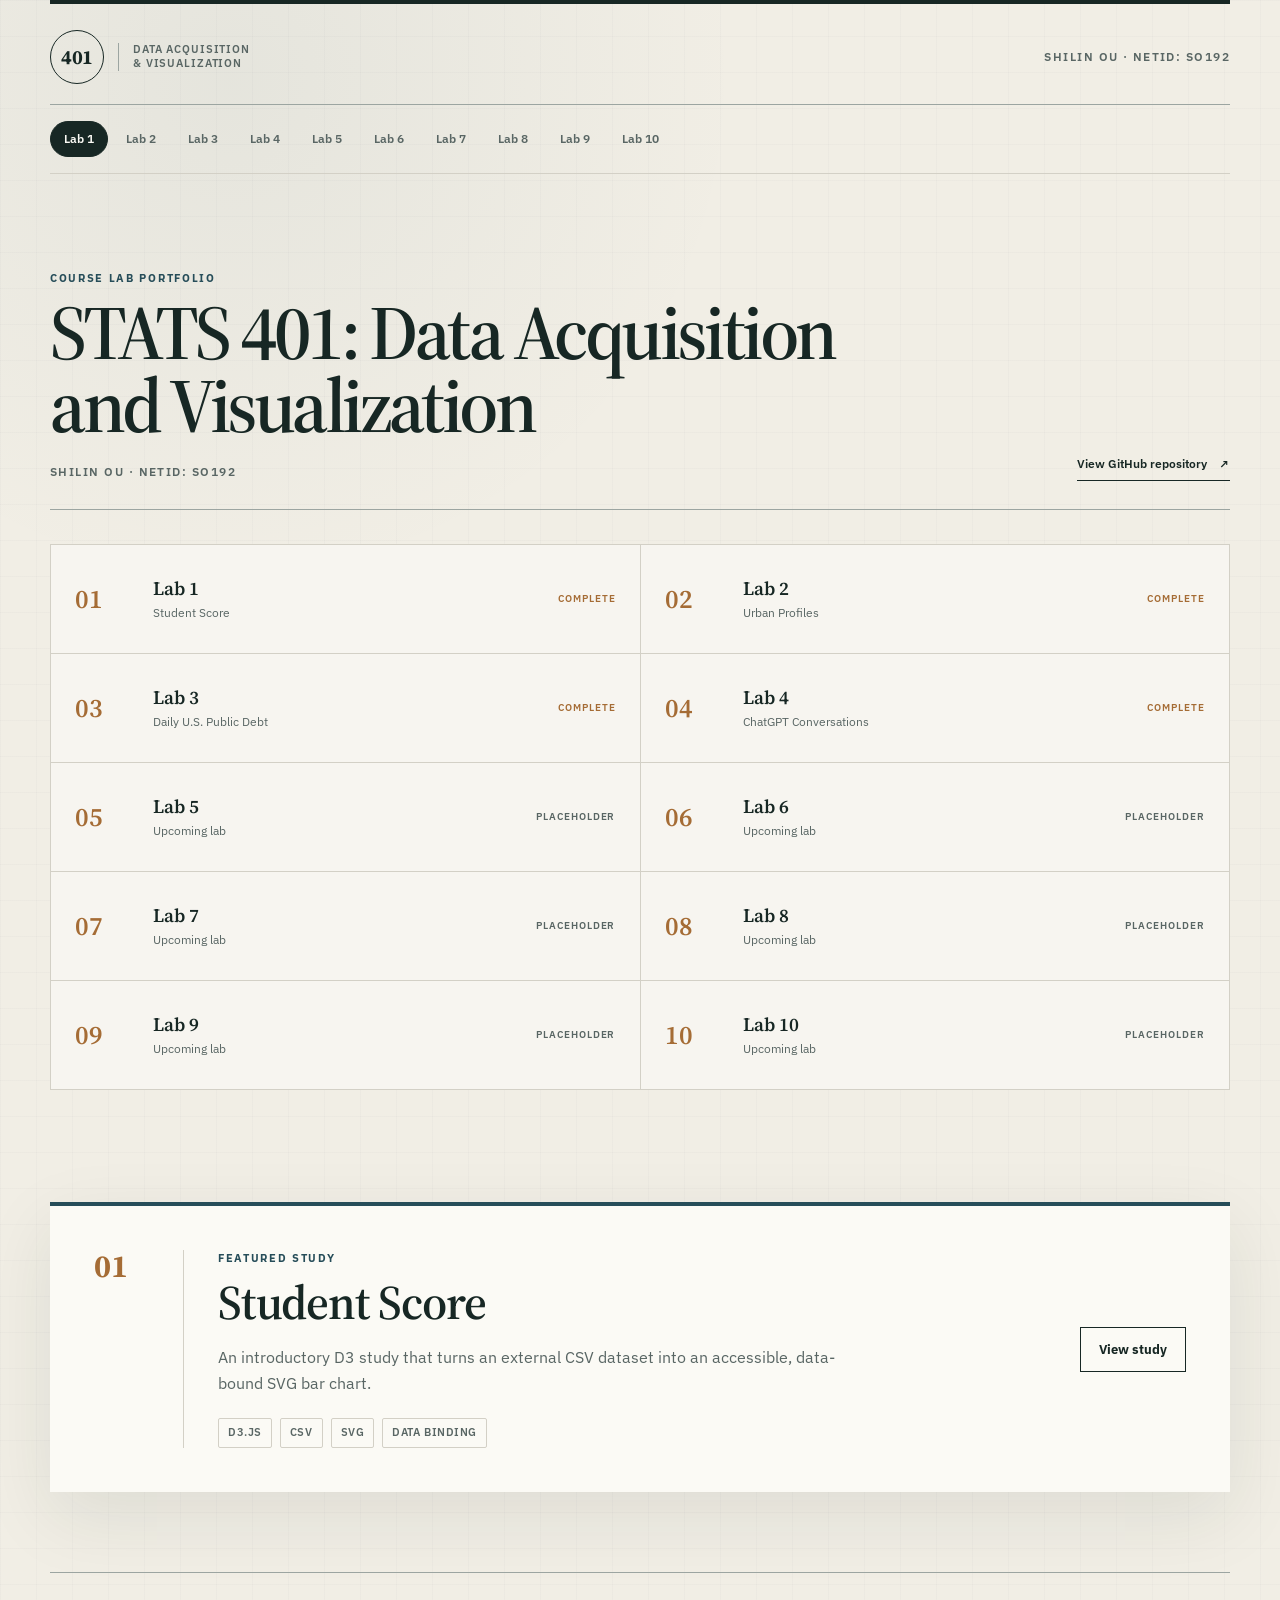
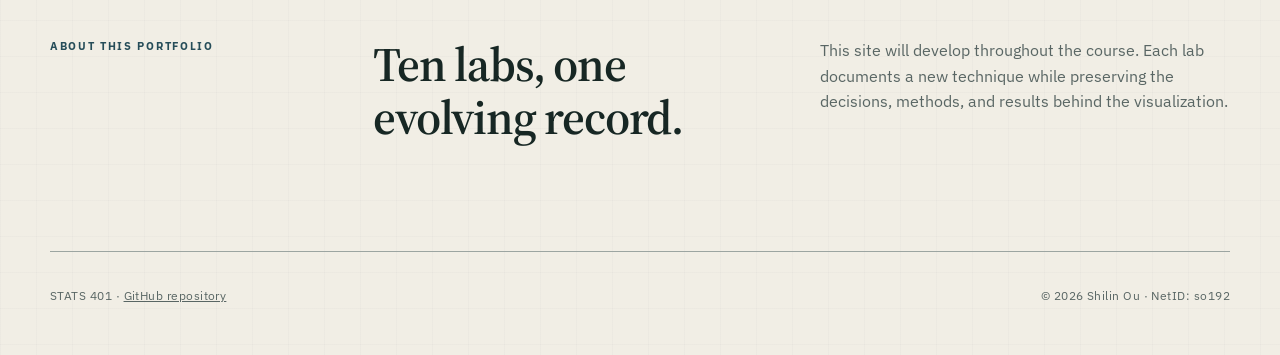
==== index.html @ 3ed11612 "Complete Lab 4 ChatGPT sentiment study" ====
<!DOCTYPE html>
<html lang="en">
<head>
    <meta charset="UTF-8">
    <meta name="viewport" content="width=device-width, initial-scale=1.0">
    <meta name="description" content="A portfolio of data acquisition and visualization work for STATS 401.">
    <title>STATS 401 | Data Acquisition &amp; Visualization</title>
    <link rel="preconnect" href="https://fonts.googleapis.com">
    <link rel="preconnect" href="https://fonts.gstatic.com" crossorigin>
    <link href="https://fonts.googleapis.com/css2?family=IBM+Plex+Sans:wght@400;500;600&amp;family=Source+Serif+4:opsz,wght@8..60,500;8..60,600;8..60,700&amp;display=swap" rel="stylesheet">
    <link rel="stylesheet" href="lab1/css/style.css">
</head>
<body>
    <a class="skip-link" href="#main-content">Skip to main content</a>

    <header class="site-header">
        <a class="course-mark" href="index.html" aria-label="STATS 401 home">
            <span class="course-number">401</span>
            <span class="course-name">Data Acquisition<br>&amp; Visualization</span>
        </a>
        <span class="term-label">Shilin Ou &middot; NetID: so192</span>
    </header>

    <nav class="lab-nav" aria-label="Lab navigation">
        <a class="active" href="lab1/index.html">Lab 1</a>
        <a href="lab2/index.html">Lab 2</a>
        <a href="lab3/index.html">Lab 3</a>
        <a href="lab4/index.html">Lab 4</a>
        <a href="lab5/index.html">Lab 5</a>
        <a href="lab6/index.html">Lab 6</a>
        <a href="lab7/index.html">Lab 7</a>
        <a href="lab8/index.html">Lab 8</a>
        <a href="lab9/index.html">Lab 9</a>
        <a href="lab10/index.html">Lab 10</a>
    </nav>

    <main id="main-content">
        <section class="lab-directory" aria-labelledby="lab-index-title">
            <div class="directory-heading">
                <div>
                    <p class="section-kicker">Course Lab Portfolio</p>
                    <h1 id="lab-index-title">STATS 401: Data Acquisition and Visualization</h1>
                    <p class="home-author">Shilin Ou &middot; NetID: so192</p>
                </div>
                <a class="repository-link" href="https://github.com/Owen-1234/stats401-labs">View GitHub repository <span aria-hidden="true">&#8599;</span></a>
            </div>
            <div class="lab-grid">
                <a class="lab-card complete" href="lab1/index.html"><span class="lab-card-number">01</span><span><strong>Lab 1</strong><small>Student Score</small></span><em>Complete</em></a>
                <a class="lab-card complete" href="lab2/index.html"><span class="lab-card-number">02</span><span><strong>Lab 2</strong><small>Urban Profiles</small></span><em>Complete</em></a>
                <a class="lab-card complete" href="lab3/index.html"><span class="lab-card-number">03</span><span><strong>Lab 3</strong><small>Daily U.S. Public Debt</small></span><em>Complete</em></a>
                <a class="lab-card complete" href="lab4/index.html"><span class="lab-card-number">04</span><span><strong>Lab 4</strong><small>ChatGPT Conversations</small></span><em>Complete</em></a>
                <a class="lab-card" href="lab5/index.html"><span class="lab-card-number">05</span><span><strong>Lab 5</strong><small>Upcoming lab</small></span><em>Placeholder</em></a>
                <a class="lab-card" href="lab6/index.html"><span class="lab-card-number">06</span><span><strong>Lab 6</strong><small>Upcoming lab</small></span><em>Placeholder</em></a>
                <a class="lab-card" href="lab7/index.html"><span class="lab-card-number">07</span><span><strong>Lab 7</strong><small>Upcoming lab</small></span><em>Placeholder</em></a>
                <a class="lab-card" href="lab8/index.html"><span class="lab-card-number">08</span><span><strong>Lab 8</strong><small>Upcoming lab</small></span><em>Placeholder</em></a>
                <a class="lab-card" href="lab9/index.html"><span class="lab-card-number">09</span><span><strong>Lab 9</strong><small>Upcoming lab</small></span><em>Placeholder</em></a>
                <a class="lab-card" href="lab10/index.html"><span class="lab-card-number">10</span><span><strong>Lab 10</strong><small>Upcoming lab</small></span><em>Placeholder</em></a>
            </div>
        </section>

        <section class="feature-card" aria-labelledby="featured-title">
            <div class="feature-index">01</div>
            <div class="feature-content">
                <p class="section-kicker">Featured study</p>
                <h2 id="featured-title">Student Score</h2>
                <p>An introductory D3 study that turns an external CSV dataset into an accessible, data-bound SVG bar chart.</p>
                <div class="method-tags" aria-label="Methods used">
                    <span>D3.js</span>
                    <span>CSV</span>
                    <span>SVG</span>
                    <span>Data binding</span>
                </div>
            </div>
            <a class="feature-action" href="lab1/index.html" aria-label="Open Lab 1 Student Score">View study</a>
        </section>

        <section class="portfolio-note" aria-labelledby="portfolio-title">
            <p class="section-kicker">About this portfolio</p>
            <h2 id="portfolio-title">Ten labs, one evolving record.</h2>
            <p>This site will develop throughout the course. Each lab documents a new technique while preserving the decisions, methods, and results behind the visualization.</p>
        </section>
    </main>

    <footer>
        <p>STATS 401 &middot; <a href="https://github.com/Owen-1234/stats401-labs">GitHub repository</a></p>
        <p>&copy; <span data-current-year>2026</span> Shilin Ou &middot; NetID: so192</p>
    </footer>

    <script src="lab1/js/main.js"></script>
</body>
</html>
---- lab1/css/style.css ----
@import url("https://fonts.googleapis.com/css2?family=IBM+Plex+Sans:wght@400;500;600&family=Source+Serif+4:opsz,wght@8..60,500;8..60,600;8..60,700&display=swap");

:root {
    --ink: #172724;
    --ink-soft: #596664;
    --paper: #f1eee5;
    --surface: #fbfaf5;
    --line: #d3d0c6;
    --line-dark: #9ca5a1;
    --blue: #264d59;
    --blue-light: #73919a;
    --gold: #a56c35;
    --gold-soft: #e1c9aa;
    --wine: #743b3c;
    --shadow: 0 24px 70px rgba(23, 39, 36, 0.09);
}

* {
    box-sizing: border-box;
}

html {
    scroll-behavior: smooth;
}

body {
    margin: 0;
    color: var(--ink);
    background:
        radial-gradient(circle at 18% 4%, rgba(38, 77, 89, 0.06), transparent 32rem),
        linear-gradient(rgba(23, 39, 36, 0.018) 1px, transparent 1px),
        linear-gradient(90deg, rgba(23, 39, 36, 0.018) 1px, transparent 1px),
        var(--paper);
    background-size: auto, 36px 36px, 36px 36px, auto;
    font-family: "IBM Plex Sans", Arial, sans-serif;
    line-height: 1.6;
}

a {
    color: inherit;
}

.skip-link {
    position: fixed;
    z-index: 100;
    top: 12px;
    left: 12px;
    padding: 10px 16px;
    color: white;
    background: var(--ink);
    transform: translateY(-160%);
}

.skip-link:focus {
    transform: translateY(0);
}

.site-header,
.lab-nav,
main,
footer {
    width: min(1180px, calc(100% - 40px));
    margin-inline: auto;
}

.site-header {
    display: flex;
    align-items: center;
    justify-content: space-between;
    padding: 26px 0 20px;
    border-top: 4px solid var(--ink);
    border-bottom: 1px solid var(--line-dark);
}

.course-mark {
    display: inline-flex;
    align-items: center;
    gap: 14px;
    text-decoration: none;
}

.course-number {
    display: grid;
    width: 54px;
    height: 54px;
    place-items: center;
    border: 1px solid var(--ink);
    border-radius: 50%;
    font: 700 1.25rem/1 "Source Serif 4", Georgia, serif;
    letter-spacing: -0.03em;
}

.course-name {
    padding-left: 14px;
    border-left: 1px solid var(--line-dark);
    color: var(--ink-soft);
    font-size: 0.68rem;
    font-weight: 600;
    line-height: 1.25;
    letter-spacing: 0.08em;
    text-transform: uppercase;
}

.term-label {
    color: var(--ink-soft);
    font-size: 0.75rem;
    font-weight: 600;
    letter-spacing: 0.12em;
    text-transform: uppercase;
}

.lab-nav {
    display: flex;
    gap: 4px;
    padding: 16px 0;
    overflow-x: auto;
    border-bottom: 1px solid var(--line);
    scrollbar-width: thin;
}

.lab-nav a {
    flex: 0 0 auto;
    padding: 7px 13px;
    border: 1px solid transparent;
    border-radius: 100px;
    color: var(--ink-soft);
    font-size: 0.78rem;
    font-weight: 600;
    text-decoration: none;
    transition: background 160ms ease, color 160ms ease, border-color 160ms ease;
}

.lab-nav a:hover,
.lab-nav a:focus-visible {
    border-color: var(--line-dark);
    color: var(--ink);
    outline: none;
}

.lab-nav a.active,
.lab-nav a[aria-current="page"] {
    border-color: var(--ink);
    color: var(--surface);
    background: var(--ink);
}

.hero {
    position: relative;
    min-height: 560px;
    padding: 104px 7% 110px;
    border-bottom: 1px solid var(--line-dark);
    overflow: hidden;
}

.hero::after {
    content: "01—10";
    position: absolute;
    right: 2%;
    bottom: -0.19em;
    color: rgba(35, 79, 125, 0.075);
    font: 700 clamp(7rem, 18vw, 15rem)/1 "Source Serif 4", Arial, sans-serif;
    letter-spacing: -0.08em;
    pointer-events: none;
}

.eyebrow {
    display: flex;
    gap: 16px;
    width: fit-content;
    margin-bottom: 28px;
    padding-bottom: 10px;
    border-bottom: 2px solid var(--gold);
    color: var(--ink-soft);
    font-size: 0.72rem;
    font-weight: 700;
    letter-spacing: 0.14em;
    text-transform: uppercase;
}

.hero h1 {
    max-width: 800px;
    margin: 0;
    font: 600 clamp(3.8rem, 9vw, 7.8rem)/0.92 "Source Serif 4", Georgia, serif;
    letter-spacing: -0.055em;
}

.hero h1 em {
    color: var(--blue);
    font-style: normal;
}

.hero-copy {
    max-width: 590px;
    margin: 34px 0;
    color: var(--ink-soft);
    font-size: clamp(1.05rem, 2vw, 1.3rem);
}

.primary-link {
    display: inline-flex;
    align-items: center;
    gap: 24px;
    padding: 12px 0;
    border-bottom: 2px solid var(--ink);
    font-weight: 700;
    text-decoration: none;
}

.primary-link span {
    transition: transform 160ms ease;
}

.primary-link:hover span {
    transform: translateX(5px);
}

.lab-directory {
    padding: clamp(54px, 8vw, 96px) 0 32px;
}

.directory-heading {
    display: flex;
    align-items: end;
    justify-content: space-between;
    gap: 28px;
    margin-bottom: 34px;
    padding-bottom: 28px;
    border-bottom: 1px solid var(--line-dark);
}

.directory-heading h1 {
    max-width: 900px;
    margin: 0;
    font: 600 clamp(2.8rem, 6vw, 5.6rem)/0.95 "Source Serif 4", Georgia, serif;
    letter-spacing: -0.045em;
}

.home-author {
    margin: 20px 0 0;
    color: var(--ink-soft);
    font-size: 0.76rem;
    font-weight: 600;
    letter-spacing: 0.12em;
    text-transform: uppercase;
}

.repository-link {
    display: inline-flex;
    gap: 12px;
    align-items: center;
    padding-bottom: 7px;
    border-bottom: 1px solid var(--ink);
    font-size: 0.76rem;
    font-weight: 600;
    text-decoration: none;
}

.lab-grid {
    display: grid;
    grid-template-columns: repeat(2, minmax(0, 1fr));
    gap: 1px;
    border: 1px solid var(--line);
    background: var(--line);
}

.lab-card {
    display: grid;
    grid-template-columns: 58px minmax(0, 1fr) auto;
    gap: 20px;
    align-items: center;
    min-height: 108px;
    padding: 20px 24px;
    background: rgba(251, 250, 245, 0.9);
    text-decoration: none;
    transition: background 160ms ease, color 160ms ease;
}

.lab-card:hover,
.lab-card:focus-visible {
    color: var(--surface);
    background: var(--ink);
    outline: none;
}

.lab-card-number {
    color: var(--gold);
    font: 600 1.65rem/1 "Source Serif 4", Georgia, serif;
}

.lab-card strong,
.lab-card small {
    display: block;
}

.lab-card strong {
    font: 600 1.18rem/1.3 "Source Serif 4", Georgia, serif;
}

.lab-card small {
    margin-top: 3px;
    color: var(--ink-soft);
    font-size: 0.72rem;
}

.lab-card:hover small,
.lab-card:focus-visible small {
    color: #d9e0dd;
}

.lab-card em {
    color: var(--ink-soft);
    font-size: 0.62rem;
    font-style: normal;
    font-weight: 600;
    letter-spacing: 0.1em;
    text-transform: uppercase;
}

.lab-card.complete em {
    color: var(--gold);
}

.lab-card:hover em,
.lab-card:focus-visible em {
    color: var(--gold-soft);
}

.feature-card {
    display: grid;
    grid-template-columns: 90px minmax(0, 1fr) auto;
    gap: 34px;
    align-items: center;
    margin-block: 80px;
    padding: 44px;
    border-top: 4px solid var(--blue);
    background: var(--surface);
    box-shadow: var(--shadow);
}

.feature-index {
    align-self: stretch;
    padding-right: 26px;
    border-right: 1px solid var(--line);
    color: var(--gold);
    font: 700 2rem/1 "Source Serif 4", Arial, sans-serif;
}

.section-kicker {
    margin: 0 0 8px;
    color: var(--blue);
    font-size: 0.7rem;
    font-weight: 700;
    letter-spacing: 0.15em;
    text-transform: uppercase;
}

.feature-content h2,
.portfolio-note h2 {
    margin: 0 0 12px;
    font: 600 clamp(1.8rem, 4vw, 3rem)/1.1 "Source Serif 4", Georgia, serif;
    letter-spacing: -0.025em;
}

.feature-content > p:not(.section-kicker) {
    max-width: 660px;
    color: var(--ink-soft);
}

.method-tags {
    display: flex;
    flex-wrap: wrap;
    gap: 8px;
    margin-top: 22px;
}

.method-tags span {
    padding: 5px 9px;
    border: 1px solid var(--line);
    border-radius: 2px;
    color: var(--ink-soft);
    font-size: 0.7rem;
    font-weight: 600;
    letter-spacing: 0.05em;
    text-transform: uppercase;
}

.feature-action {
    padding: 11px 18px;
    border: 1px solid var(--ink);
    font-size: 0.82rem;
    font-weight: 700;
    text-decoration: none;
}

.feature-action:hover,
.feature-action:focus-visible {
    color: var(--surface);
    background: var(--ink);
}

.portfolio-note {
    display: grid;
    grid-template-columns: 0.7fr 1fr 1fr;
    gap: 36px;
    padding: 65px 0 95px;
    border-top: 1px solid var(--line-dark);
}

.portfolio-note > p:last-child {
    margin: 0;
    color: var(--ink-soft);
}

footer {
    display: flex;
    justify-content: space-between;
    padding: 24px 0 38px;
    border-top: 1px solid var(--line-dark);
    color: var(--ink-soft);
    font-size: 0.72rem;
    letter-spacing: 0.04em;
}

.footer-links {
    display: flex;
    flex-wrap: wrap;
    gap: 8px 22px;
}

/* Lab pages */
.lab-shell {
    padding: 42px 0 90px;
}

.lab-heading {
    display: grid;
    grid-template-columns: 190px 1fr;
    gap: clamp(32px, 6vw, 78px);
    align-items: end;
    margin-bottom: 34px;
    padding-bottom: 30px;
    border-bottom: 1px solid var(--line-dark);
}

.lab-number {
    color: var(--gold);
    font: 600 clamp(4.5rem, 10vw, 7.5rem)/0.8 "Source Serif 4", Georgia, serif;
    letter-spacing: -0.06em;
}

.lab-number span {
    display: block;
    margin-bottom: 20px;
    color: var(--ink-soft);
    font: 600 0.65rem/1 "IBM Plex Sans", Arial, sans-serif;
    letter-spacing: 0.16em;
    text-transform: uppercase;
}

.lab-title-wrap h1 {
    margin: 0 0 14px;
    max-width: 850px;
    font: 600 clamp(2.6rem, 6vw, 5.25rem)/0.96 "Source Serif 4", Georgia, serif;
    letter-spacing: -0.04em;
}

.lab-source-prominent {
    display: inline-flex;
    flex-wrap: wrap;
    gap: 8px 14px;
    align-items: center;
    max-width: 100%;
    margin: 10px 0 4px;
    padding: 10px 14px;
    color: var(--surface);
    background: var(--ink);
    font-size: 0.72rem;
    font-weight: 500;
    overflow-wrap: anywhere;
    text-decoration: none;
}

.lab-source-prominent > span:first-child {
    color: var(--gold-soft);
    font-weight: 600;
    letter-spacing: 0.08em;
    text-transform: uppercase;
}

.lab-source-prominent:hover,
.lab-source-prominent:focus-visible {
    background: var(--blue);
}

.lab-deck {
    max-width: 690px;
    margin: 0;
    color: var(--ink-soft);
    font-family: "Source Serif 4", Georgia, serif;
    font-size: 1.16rem;
    line-height: 1.55;
}

.publication-line {
    display: flex;
    flex-wrap: wrap;
    gap: 10px 24px;
    margin-top: 20px;
    color: var(--ink-soft);
    font-size: 0.66rem;
    font-weight: 600;
    letter-spacing: 0.13em;
    text-transform: uppercase;
}

.publication-line span + span::before {
    content: "·";
    margin-right: 24px;
    color: var(--gold);
}

.study-meta {
    display: grid;
    grid-template-columns: repeat(4, 1fr);
    gap: 1px;
    margin-bottom: 26px;
    border: 1px solid var(--line);
    background: var(--line);
}

.meta-item {
    position: relative;
    padding: 20px 22px 22px;
    background: var(--surface);
}

.meta-item::after {
    content: "";
    position: absolute;
    right: 0;
    bottom: 0;
    left: 0;
    height: 2px;
    background: linear-gradient(90deg, var(--gold) 22%, transparent 22%);
}

.meta-label {
    display: block;
    margin-bottom: 3px;
    color: var(--ink-soft);
    font-size: 0.65rem;
    font-weight: 700;
    letter-spacing: 0.13em;
    text-transform: uppercase;
}

.meta-value {
    font: 600 1.25rem/1.3 "Source Serif 4", Georgia, serif;
}

.chart-panel {
    position: relative;
    padding: clamp(20px, 4vw, 44px);
    border: 1px solid var(--line);
    border-top: 6px solid var(--blue);
    background: var(--surface);
    box-shadow: var(--shadow);
}

.chart-header {
    display: flex;
    justify-content: space-between;
    gap: 20px;
    align-items: start;
    margin-bottom: 26px;
}

.chart-header h2 {
    margin: 0 0 7px;
    font: 600 clamp(1.7rem, 3vw, 2.45rem)/1.1 "Source Serif 4", Georgia, serif;
    letter-spacing: -0.02em;
}

.chart-header .figure-label {
    margin: 0 0 8px;
    color: var(--gold);
    font-size: 0.66rem;
    font-weight: 600;
    letter-spacing: 0.16em;
    text-transform: uppercase;
}

.chart-header p {
    margin: 0;
    color: var(--ink-soft);
    font-size: 0.88rem;
}

.legend {
    display: flex;
    flex: 0 0 auto;
    gap: 16px;
    padding-top: 5px;
    color: var(--ink-soft);
    font-size: 0.72rem;
}

.legend-item {
    display: inline-flex;
    align-items: center;
    gap: 7px;
}

.legend-swatch {
    width: 16px;
    height: 8px;
    background: var(--blue);
}

.legend-line {
    width: 18px;
    border-top: 2px dashed var(--gold);
}

#chart {
    width: 100%;
    min-height: 500px;
    overflow-x: auto;
}

#chart svg {
    display: block;
    width: 100%;
    height: auto;
    min-width: 720px;
}

.chart-status {
    display: grid;
    place-items: center;
    min-height: 420px;
    color: var(--ink-soft);
}

.chart-error {
    padding: 20px;
    border-left: 4px solid #9f3e35;
    color: #7d2f28;
    background: #f9ece9;
}

.chart-tooltip {
    position: fixed;
    z-index: 20;
    min-width: 128px;
    padding: 10px 12px;
    color: white;
    border-top: 3px solid var(--gold);
    background: var(--ink);
    box-shadow: 0 8px 24px rgba(23, 38, 60, 0.22);
    pointer-events: none;
    opacity: 0;
    transform: translate(-50%, calc(-100% - 12px));
    transition: opacity 100ms ease;
}

.chart-tooltip.visible {
    opacity: 1;
}

.chart-tooltip strong,
.chart-tooltip span {
    display: block;
}

.chart-tooltip strong {
    font-size: 0.82rem;
}

.chart-tooltip span {
    color: #dbe4e1;
    font-size: 0.72rem;
}

.figure-caption {
    margin: 16px 0 0;
    padding-top: 16px;
    border-top: 1px solid var(--line);
    color: var(--ink-soft);
    font-family: "Source Serif 4", Georgia, serif;
    font-size: 0.83rem;
}

.figure-caption span {
    color: var(--ink);
    font-weight: 700;
}

.findings {
    display: grid;
    grid-template-columns: 0.7fr 1.3fr;
    gap: clamp(36px, 7vw, 88px);
    margin-top: 58px;
    padding: 48px 0;
    border-top: 1px solid var(--line-dark);
    border-bottom: 1px solid var(--line-dark);
}

.findings h2 {
    max-width: 360px;
    margin: 0;
    font: 600 clamp(1.8rem, 4vw, 3rem)/1.08 "Source Serif 4", Georgia, serif;
    letter-spacing: -0.025em;
}

.finding-grid {
    display: grid;
    grid-template-columns: repeat(2, 1fr);
    gap: 1px;
    border: 1px solid var(--line);
    background: var(--line);
}

.finding-grid article {
    padding: 28px;
    background: rgba(251, 250, 245, 0.72);
}

.finding-index {
    display: grid;
    width: 30px;
    height: 30px;
    margin-bottom: 24px;
    place-items: center;
    border: 1px solid var(--gold);
    border-radius: 50%;
    color: var(--gold);
    font-family: "Source Serif 4", Georgia, serif;
    font-size: 0.8rem;
    font-weight: 700;
}

.finding-grid h3 {
    margin: 0 0 10px;
    font: 600 1.25rem/1.2 "Source Serif 4", Georgia, serif;
}

.finding-grid p {
    margin: 0;
    color: var(--ink-soft);
    font-size: 0.86rem;
}

.finding-grid strong {
    color: var(--ink);
}

.method-note {
    display: grid;
    grid-template-columns: 0.8fr 1.2fr;
    gap: 60px;
    margin-top: 48px;
    padding: 42px;
    border-left: 4px solid var(--wine);
    background: rgba(251, 250, 245, 0.58);
}

.method-note h2 {
    margin: 0;
    font: 600 clamp(1.6rem, 3vw, 2.4rem)/1.1 "Source Serif 4", Georgia, serif;
    letter-spacing: -0.025em;
}

.method-note p {
    margin-top: 0;
    color: var(--ink-soft);
}

.source-note {
    margin-bottom: 0;
    font-size: 0.75rem;
}

.placeholder-card {
    max-width: 800px;
    margin: 20px auto 80px;
    padding: clamp(36px, 7vw, 78px);
    border-top: 5px solid var(--blue);
    background: var(--surface);
    box-shadow: var(--shadow);
    text-align: center;
}

.placeholder-card .lab-number {
    margin-bottom: 28px;
    font-size: clamp(4rem, 12vw, 7rem);
}

.placeholder-card h1 {
    margin: 0 0 16px;
    font: 700 clamp(2rem, 5vw, 3.4rem)/1 "Source Serif 4", Arial, sans-serif;
    letter-spacing: -0.05em;
}

.placeholder-card p {
    max-width: 480px;
    margin: 0 auto 30px;
    color: var(--ink-soft);
}

.back-link {
    display: inline-block;
    padding-bottom: 5px;
    border-bottom: 2px solid var(--ink);
    font-size: 0.85rem;
    font-weight: 700;
    text-decoration: none;
}

.page-actions {
    display: flex;
    flex-wrap: wrap;
    justify-content: center;
    gap: 16px 28px;
}

.source-link {
    display: inline-block;
    padding-bottom: 5px;
    border-bottom: 1px solid var(--gold);
    color: var(--ink-soft);
    font-size: 0.85rem;
    font-weight: 600;
    text-decoration: none;
}

@media (max-width: 760px) {
    .site-header {
        align-items: flex-start;
    }

    .term-label {
        max-width: 110px;
        text-align: right;
    }

    .hero {
        min-height: 500px;
        padding: 70px 2% 80px;
    }

    .directory-heading {
        display: block;
    }

    .repository-link {
        margin-top: 22px;
    }

    .lab-grid {
        grid-template-columns: 1fr;
    }

    .feature-card,
    .portfolio-note,
    .lab-heading,
    .method-note,
    .findings {
        grid-template-columns: 1fr;
    }

    .feature-card {
        gap: 24px;
        padding: 30px;
    }

    .feature-index {
        padding: 0 0 16px;
        border-right: 0;
        border-bottom: 1px solid var(--line);
    }

    .feature-action {
        width: fit-content;
    }

    .portfolio-note,
    .lab-heading,
    .method-note {
        gap: 22px;
    }

    .lab-heading {
        margin-bottom: 38px;
    }

    .study-meta {
        grid-template-columns: repeat(2, 1fr);
    }

    .chart-header {
        display: block;
    }

    .legend {
        margin-top: 18px;
    }

    #chart {
        min-height: 470px;
    }

    footer {
        display: block;
    }

    .finding-grid {
        grid-template-columns: 1fr;
    }

    .publication-line span + span::before {
        display: none;
    }

    .method-note {
        padding: 28px;
    }
}

@media (max-width: 460px) {
    .study-meta {
        grid-template-columns: 1fr;
    }
}

@media (prefers-reduced-motion: reduce) {
    *,
    *::before,
    *::after {
        scroll-behavior: auto !important;
        transition-duration: 0.01ms !important;
        animation-duration: 0.01ms !important;
        animation-iteration-count: 1 !important;
    }
}
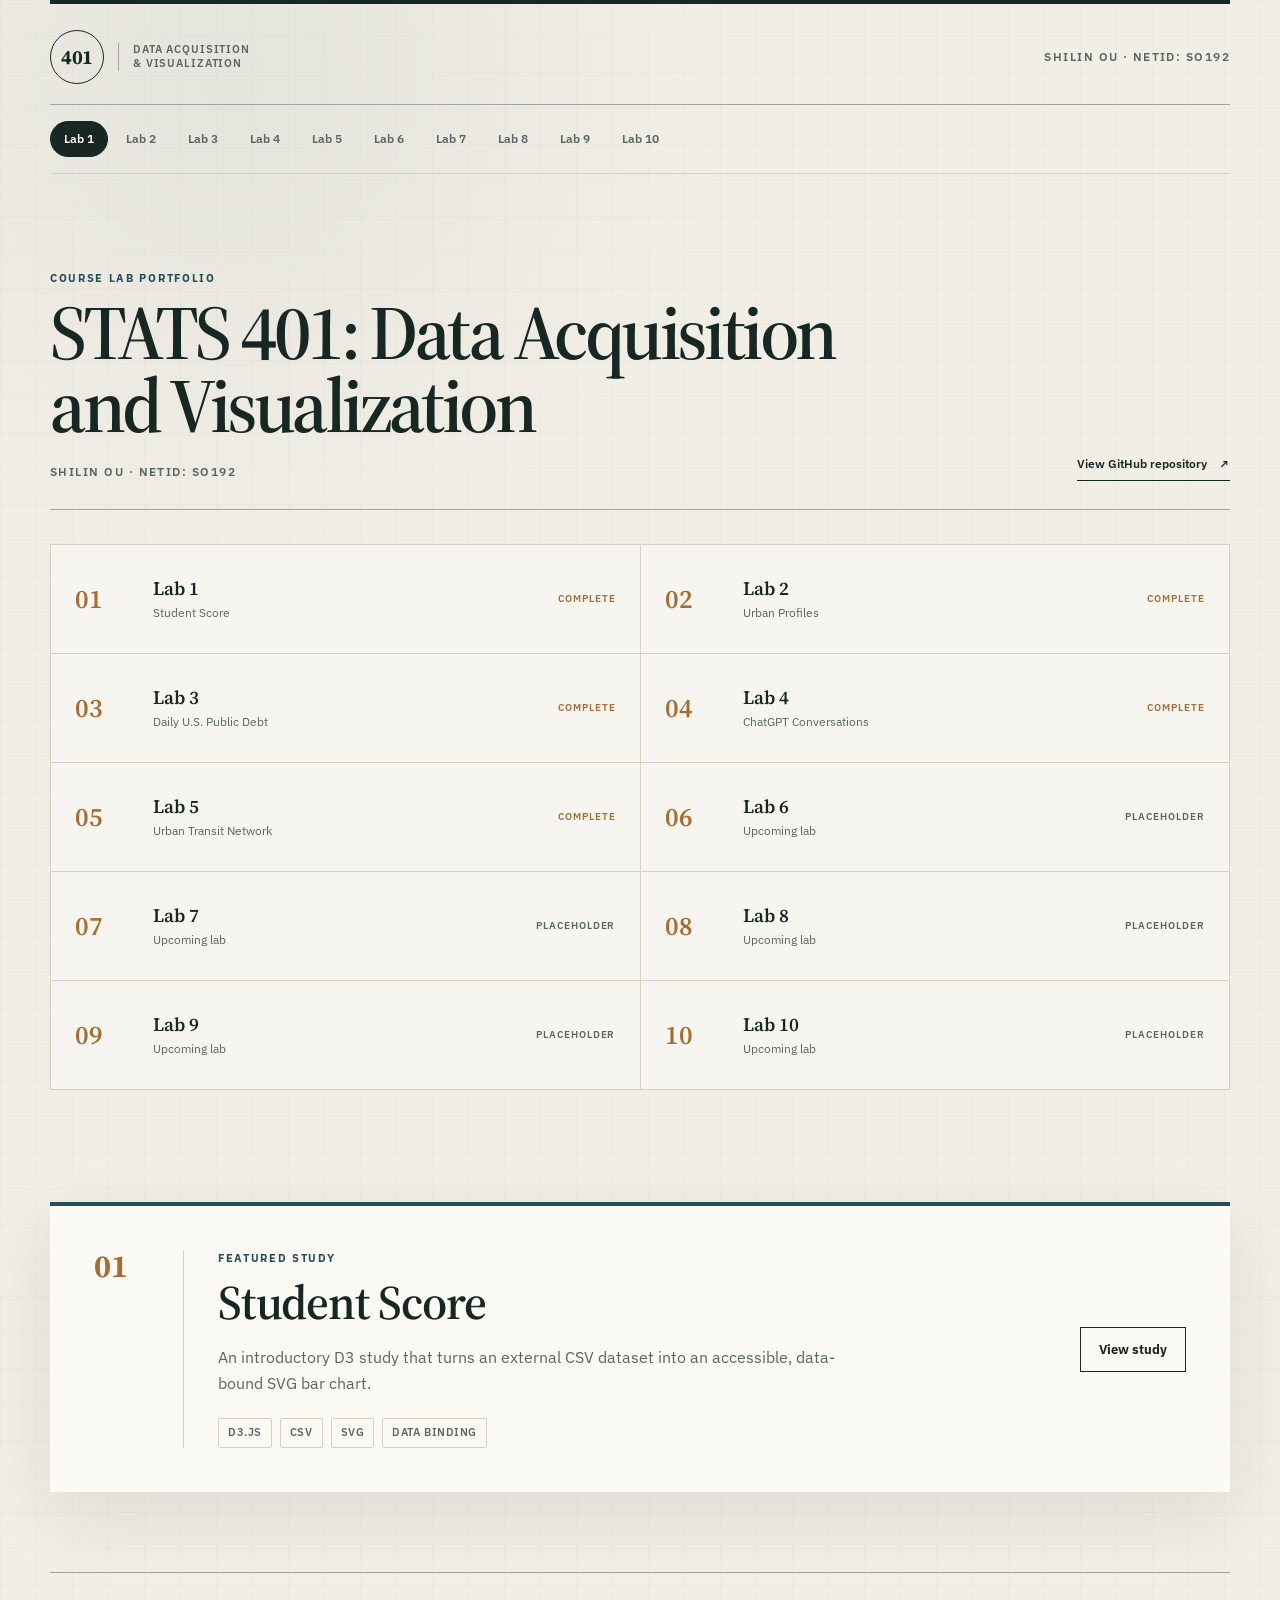
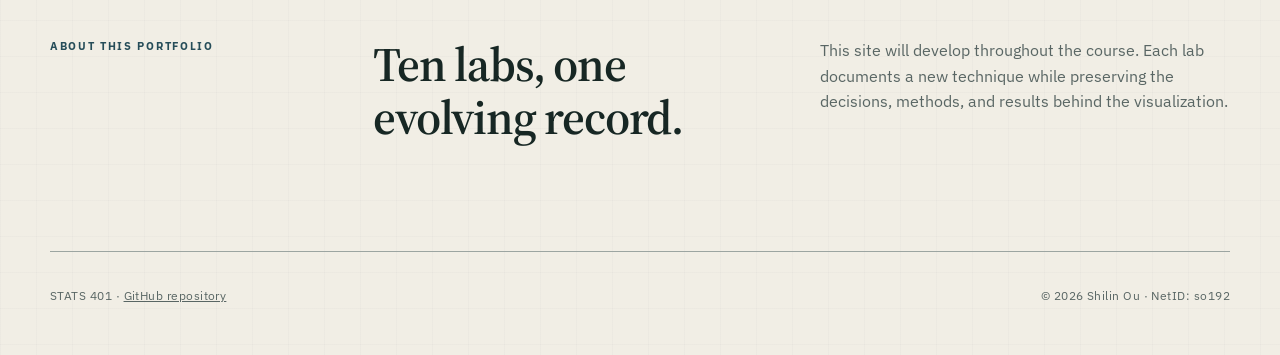
==== commit 2e365d04: "Complete Lab 5 transit network visualization" ====
--- a/index.html
+++ b/index.html
@@ -49,7 +49,7 @@
                 <a class="lab-card complete" href="lab2/index.html"><span class="lab-card-number">02</span><span><strong>Lab 2</strong><small>Urban Profiles</small></span><em>Complete</em></a>
                 <a class="lab-card complete" href="lab3/index.html"><span class="lab-card-number">03</span><span><strong>Lab 3</strong><small>Daily U.S. Public Debt</small></span><em>Complete</em></a>
                 <a class="lab-card complete" href="lab4/index.html"><span class="lab-card-number">04</span><span><strong>Lab 4</strong><small>ChatGPT Conversations</small></span><em>Complete</em></a>
-                <a class="lab-card" href="lab5/index.html"><span class="lab-card-number">05</span><span><strong>Lab 5</strong><small>Upcoming lab</small></span><em>Placeholder</em></a>
+                <a class="lab-card complete" href="lab5/index.html"><span class="lab-card-number">05</span><span><strong>Lab 5</strong><small>Urban Transit Network</small></span><em>Complete</em></a>
                 <a class="lab-card" href="lab6/index.html"><span class="lab-card-number">06</span><span><strong>Lab 6</strong><small>Upcoming lab</small></span><em>Placeholder</em></a>
                 <a class="lab-card" href="lab7/index.html"><span class="lab-card-number">07</span><span><strong>Lab 7</strong><small>Upcoming lab</small></span><em>Placeholder</em></a>
                 <a class="lab-card" href="lab8/index.html"><span class="lab-card-number">08</span><span><strong>Lab 8</strong><small>Upcoming lab</small></span><em>Placeholder</em></a>
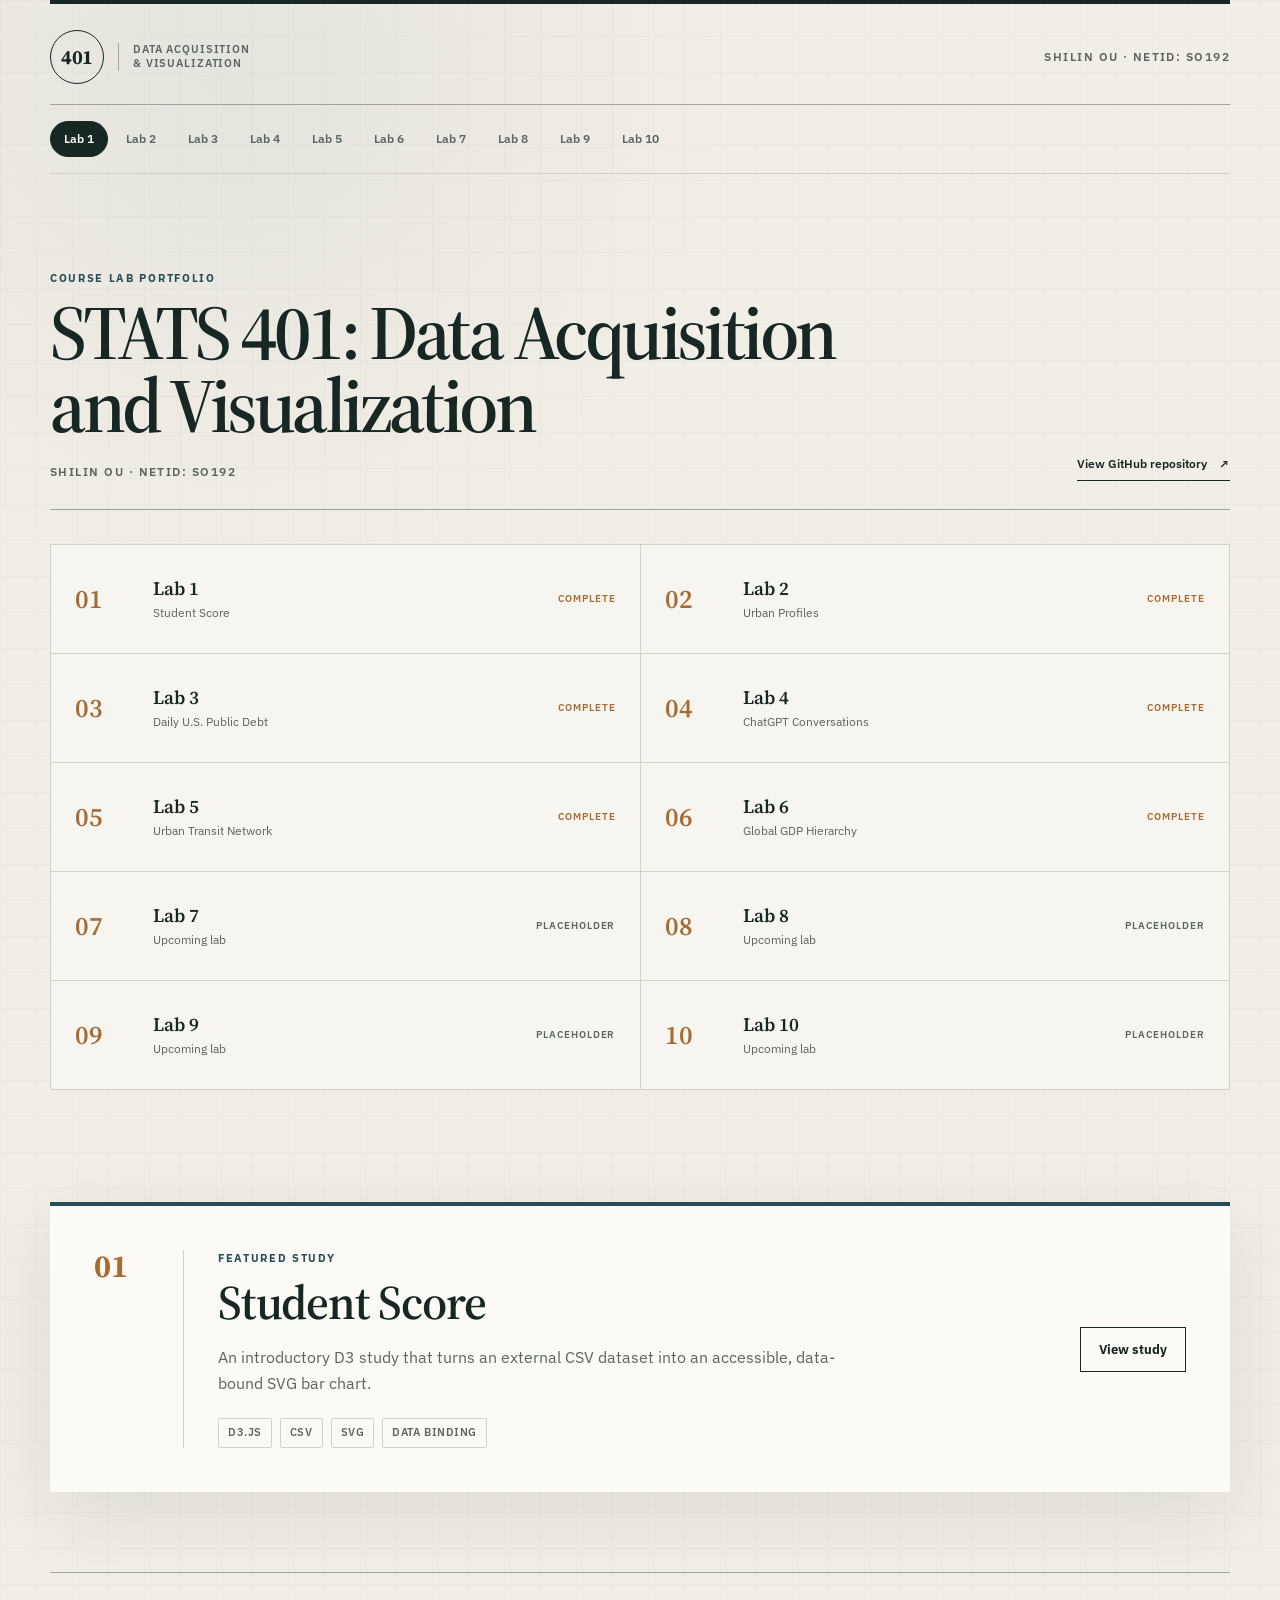
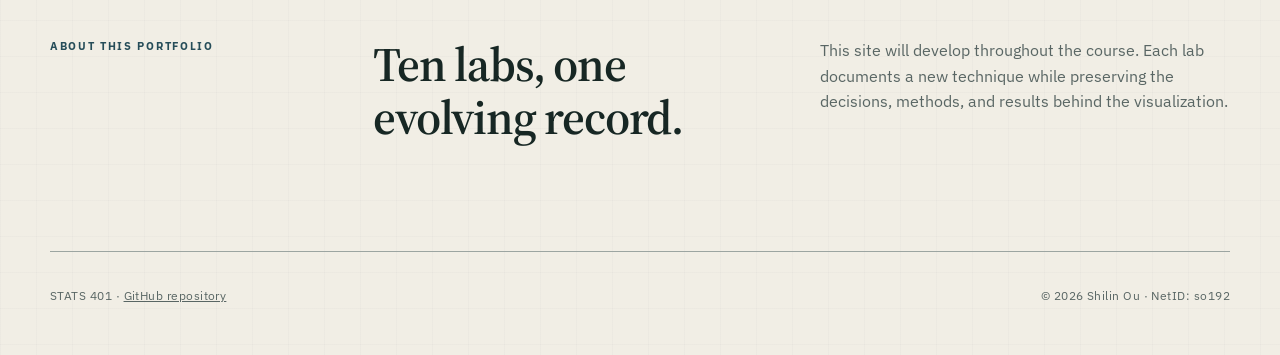
==== commit abe35af0: "Complete Lab 6 GDP hierarchy treemaps" ====
--- a/index.html
+++ b/index.html
@@ -50,7 +50,7 @@
                 <a class="lab-card complete" href="lab3/index.html"><span class="lab-card-number">03</span><span><strong>Lab 3</strong><small>Daily U.S. Public Debt</small></span><em>Complete</em></a>
                 <a class="lab-card complete" href="lab4/index.html"><span class="lab-card-number">04</span><span><strong>Lab 4</strong><small>ChatGPT Conversations</small></span><em>Complete</em></a>
                 <a class="lab-card complete" href="lab5/index.html"><span class="lab-card-number">05</span><span><strong>Lab 5</strong><small>Urban Transit Network</small></span><em>Complete</em></a>
-                <a class="lab-card" href="lab6/index.html"><span class="lab-card-number">06</span><span><strong>Lab 6</strong><small>Upcoming lab</small></span><em>Placeholder</em></a>
+                <a class="lab-card complete" href="lab6/index.html"><span class="lab-card-number">06</span><span><strong>Lab 6</strong><small>Global GDP Hierarchy</small></span><em>Complete</em></a>
                 <a class="lab-card" href="lab7/index.html"><span class="lab-card-number">07</span><span><strong>Lab 7</strong><small>Upcoming lab</small></span><em>Placeholder</em></a>
                 <a class="lab-card" href="lab8/index.html"><span class="lab-card-number">08</span><span><strong>Lab 8</strong><small>Upcoming lab</small></span><em>Placeholder</em></a>
                 <a class="lab-card" href="lab9/index.html"><span class="lab-card-number">09</span><span><strong>Lab 9</strong><small>Upcoming lab</small></span><em>Placeholder</em></a>
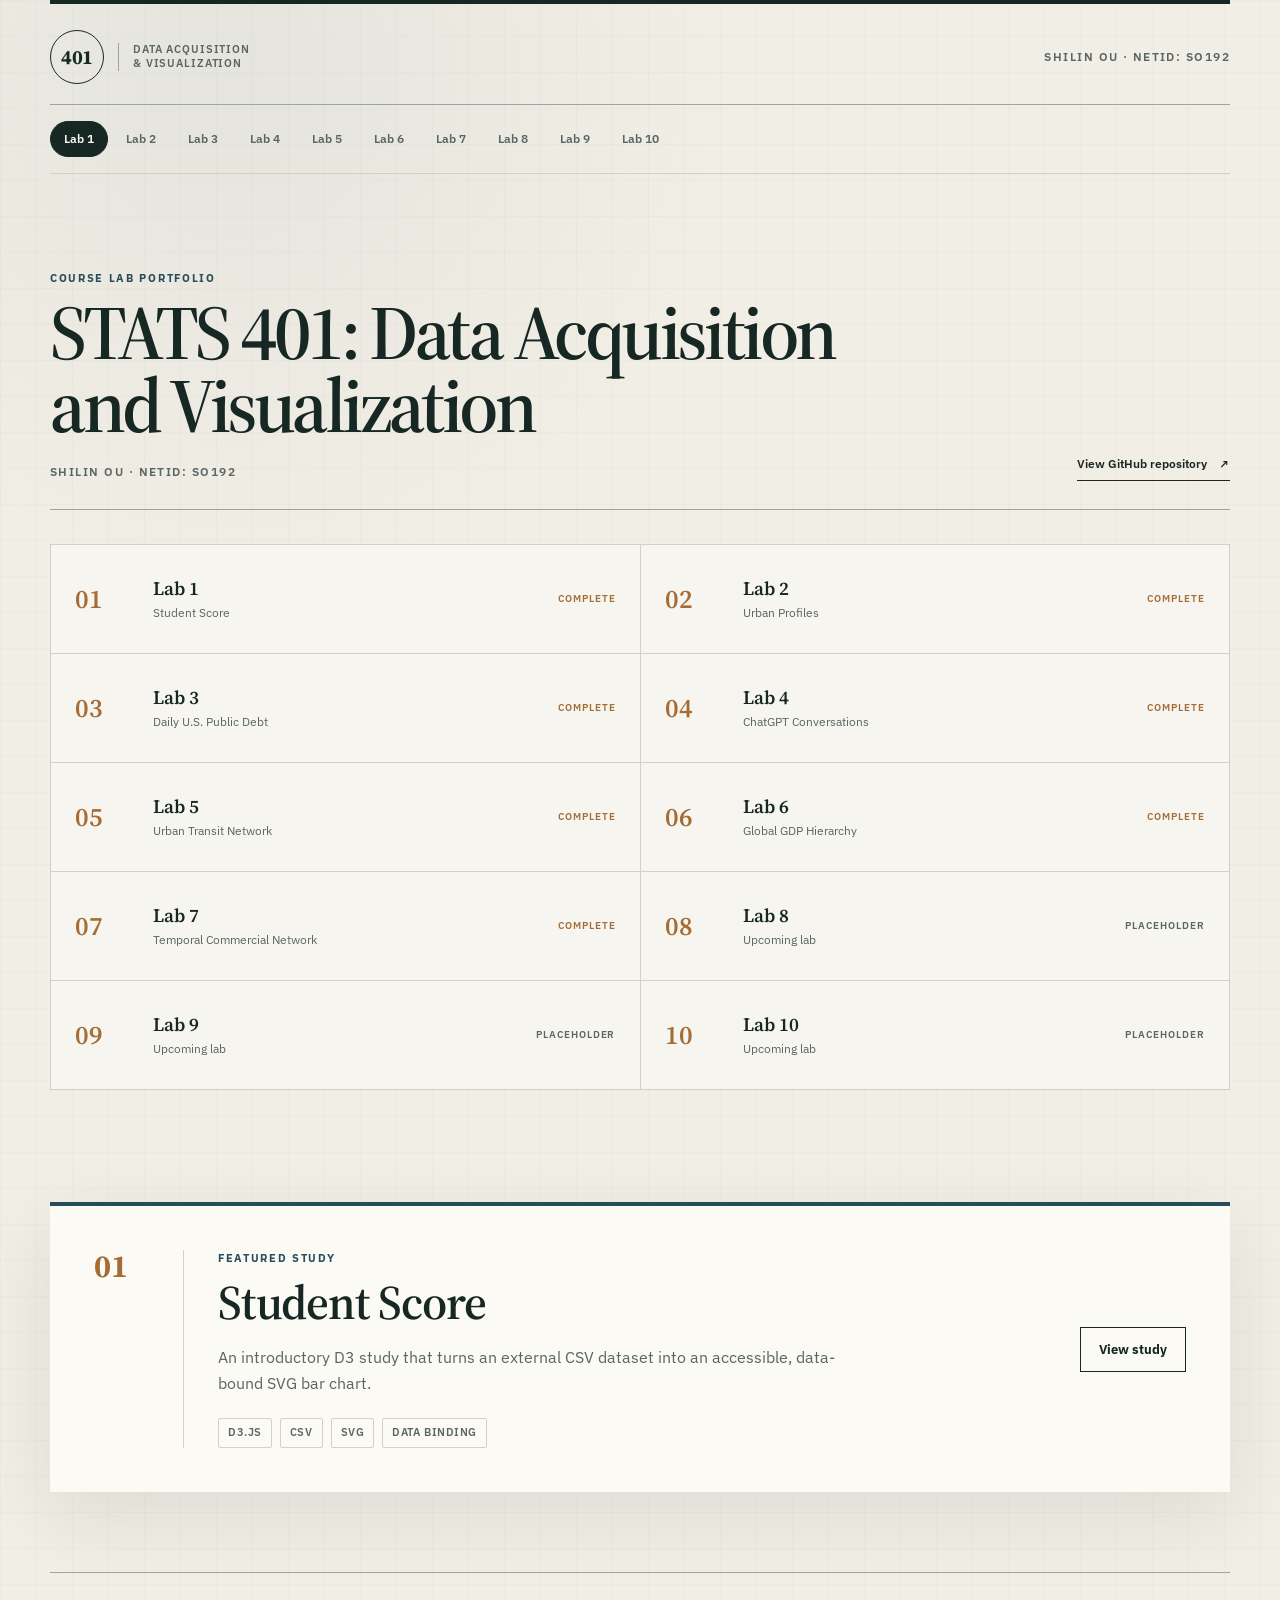
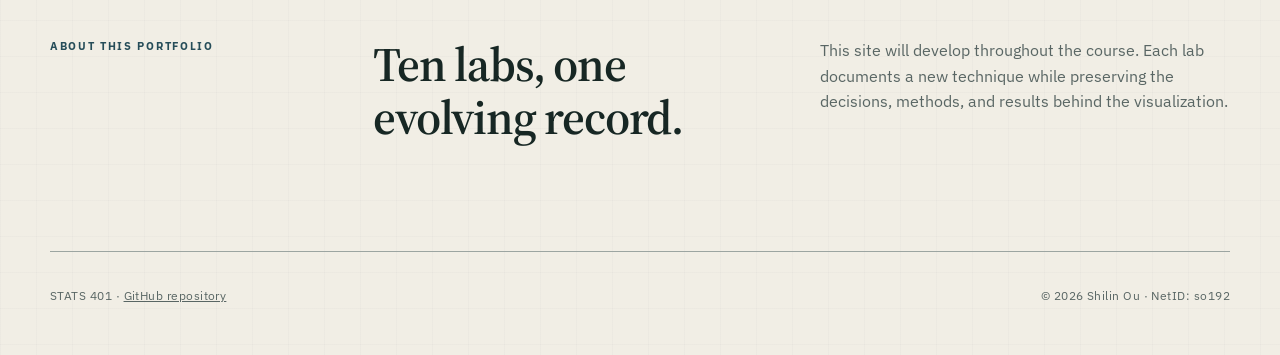
==== commit 70c04b85: "Complete Lab 7 temporal commercial network" ====
--- a/index.html
+++ b/index.html
@@ -51,7 +51,7 @@
                 <a class="lab-card complete" href="lab4/index.html"><span class="lab-card-number">04</span><span><strong>Lab 4</strong><small>ChatGPT Conversations</small></span><em>Complete</em></a>
                 <a class="lab-card complete" href="lab5/index.html"><span class="lab-card-number">05</span><span><strong>Lab 5</strong><small>Urban Transit Network</small></span><em>Complete</em></a>
                 <a class="lab-card complete" href="lab6/index.html"><span class="lab-card-number">06</span><span><strong>Lab 6</strong><small>Global GDP Hierarchy</small></span><em>Complete</em></a>
-                <a class="lab-card" href="lab7/index.html"><span class="lab-card-number">07</span><span><strong>Lab 7</strong><small>Upcoming lab</small></span><em>Placeholder</em></a>
+                <a class="lab-card complete" href="lab7/index.html"><span class="lab-card-number">07</span><span><strong>Lab 7</strong><small>Temporal Commercial Network</small></span><em>Complete</em></a>
                 <a class="lab-card" href="lab8/index.html"><span class="lab-card-number">08</span><span><strong>Lab 8</strong><small>Upcoming lab</small></span><em>Placeholder</em></a>
                 <a class="lab-card" href="lab9/index.html"><span class="lab-card-number">09</span><span><strong>Lab 9</strong><small>Upcoming lab</small></span><em>Placeholder</em></a>
                 <a class="lab-card" href="lab10/index.html"><span class="lab-card-number">10</span><span><strong>Lab 10</strong><small>Upcoming lab</small></span><em>Placeholder</em></a>
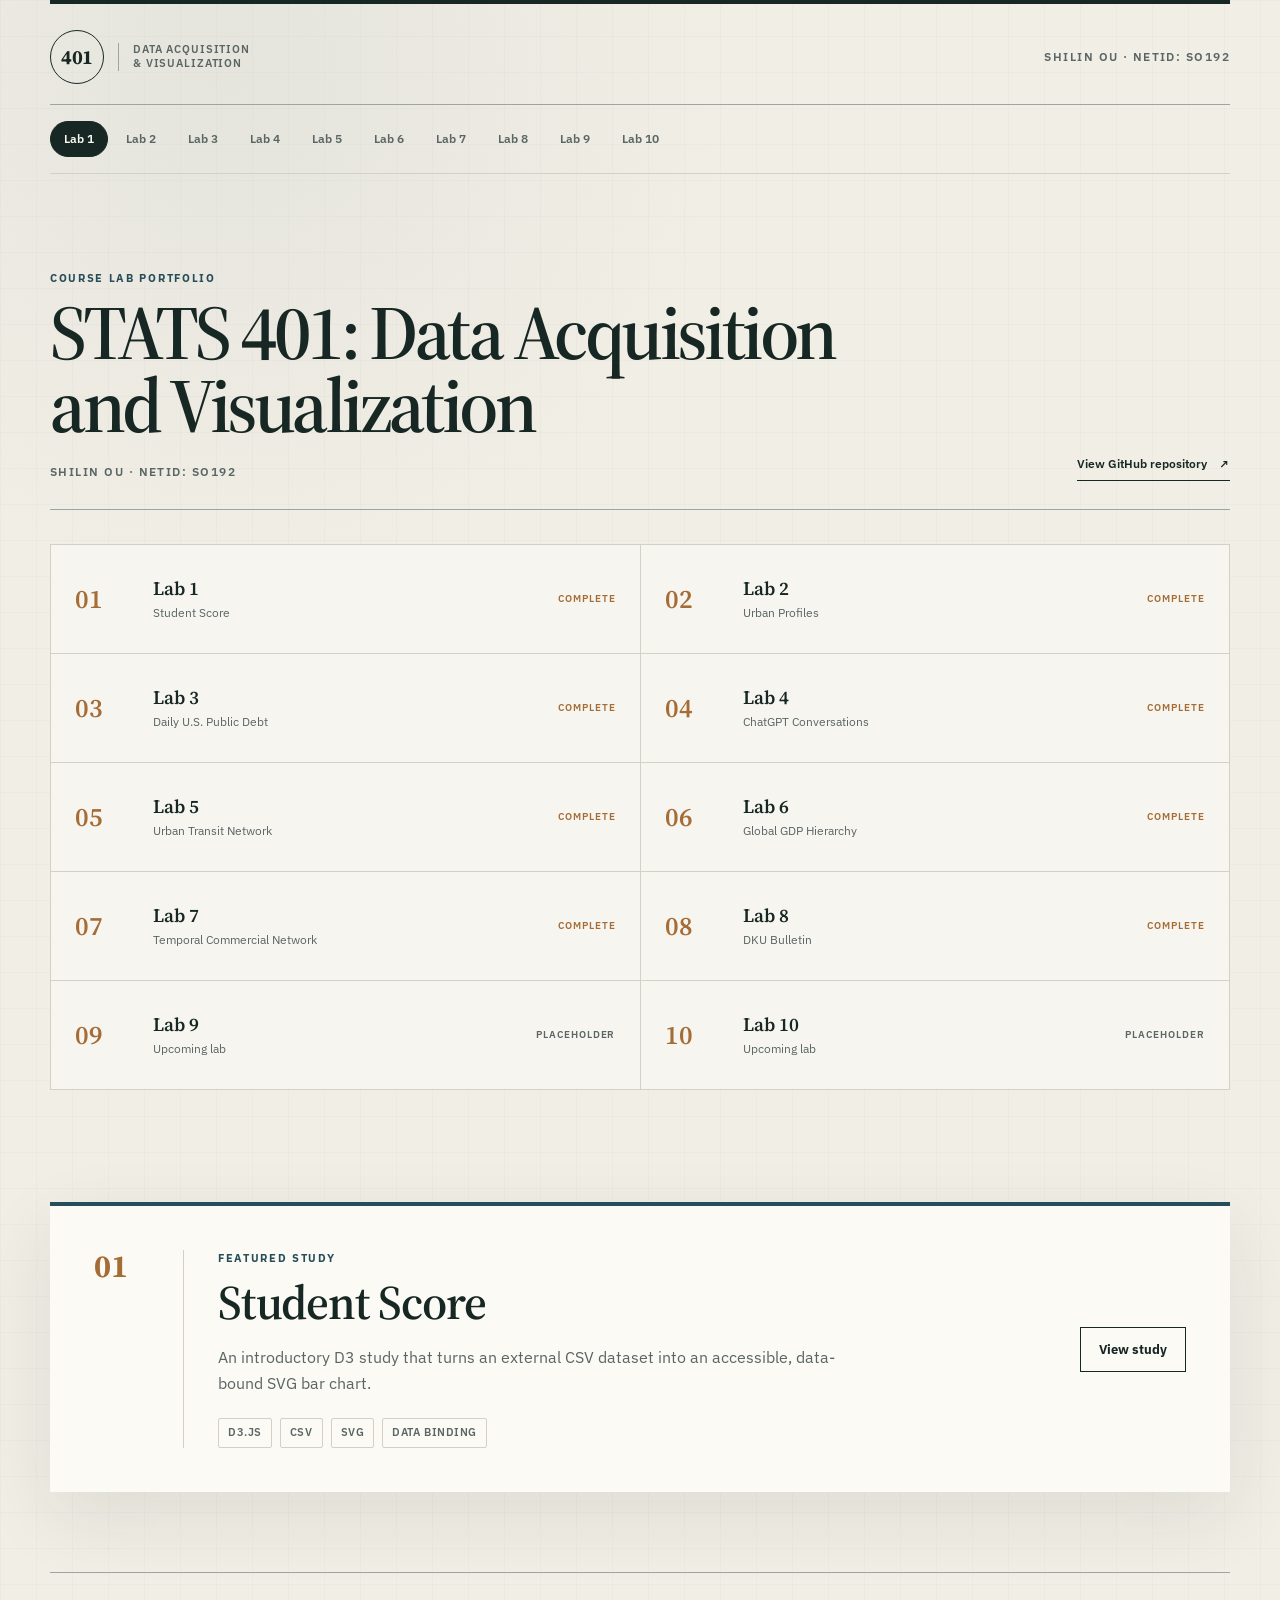
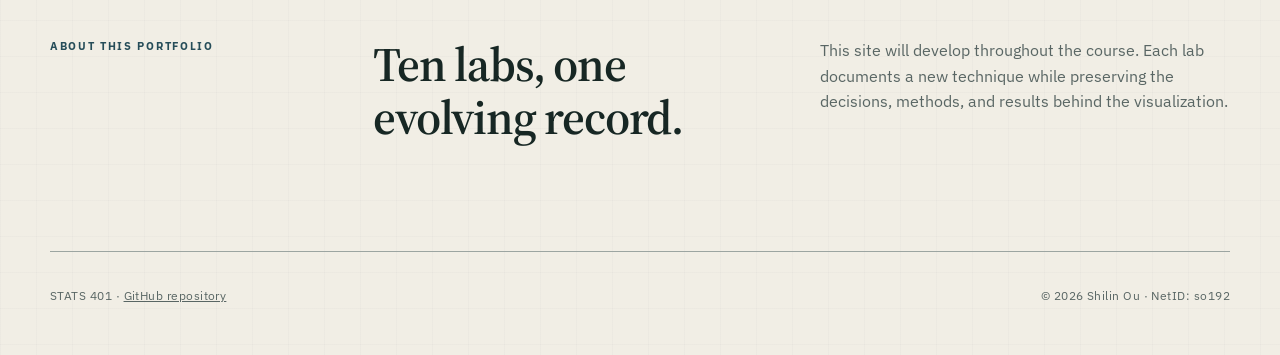
==== commit f88a0c5a: "Complete Lab 8 DKU Bulletin semantic exploration" ====
--- a/index.html
+++ b/index.html
@@ -52,7 +52,7 @@
                 <a class="lab-card complete" href="lab5/index.html"><span class="lab-card-number">05</span><span><strong>Lab 5</strong><small>Urban Transit Network</small></span><em>Complete</em></a>
                 <a class="lab-card complete" href="lab6/index.html"><span class="lab-card-number">06</span><span><strong>Lab 6</strong><small>Global GDP Hierarchy</small></span><em>Complete</em></a>
                 <a class="lab-card complete" href="lab7/index.html"><span class="lab-card-number">07</span><span><strong>Lab 7</strong><small>Temporal Commercial Network</small></span><em>Complete</em></a>
-                <a class="lab-card" href="lab8/index.html"><span class="lab-card-number">08</span><span><strong>Lab 8</strong><small>Upcoming lab</small></span><em>Placeholder</em></a>
+                <a class="lab-card complete" href="lab8/index.html"><span class="lab-card-number">08</span><span><strong>Lab 8</strong><small>DKU Bulletin</small></span><em>Complete</em></a>
                 <a class="lab-card" href="lab9/index.html"><span class="lab-card-number">09</span><span><strong>Lab 9</strong><small>Upcoming lab</small></span><em>Placeholder</em></a>
                 <a class="lab-card" href="lab10/index.html"><span class="lab-card-number">10</span><span><strong>Lab 10</strong><small>Upcoming lab</small></span><em>Placeholder</em></a>
             </div>
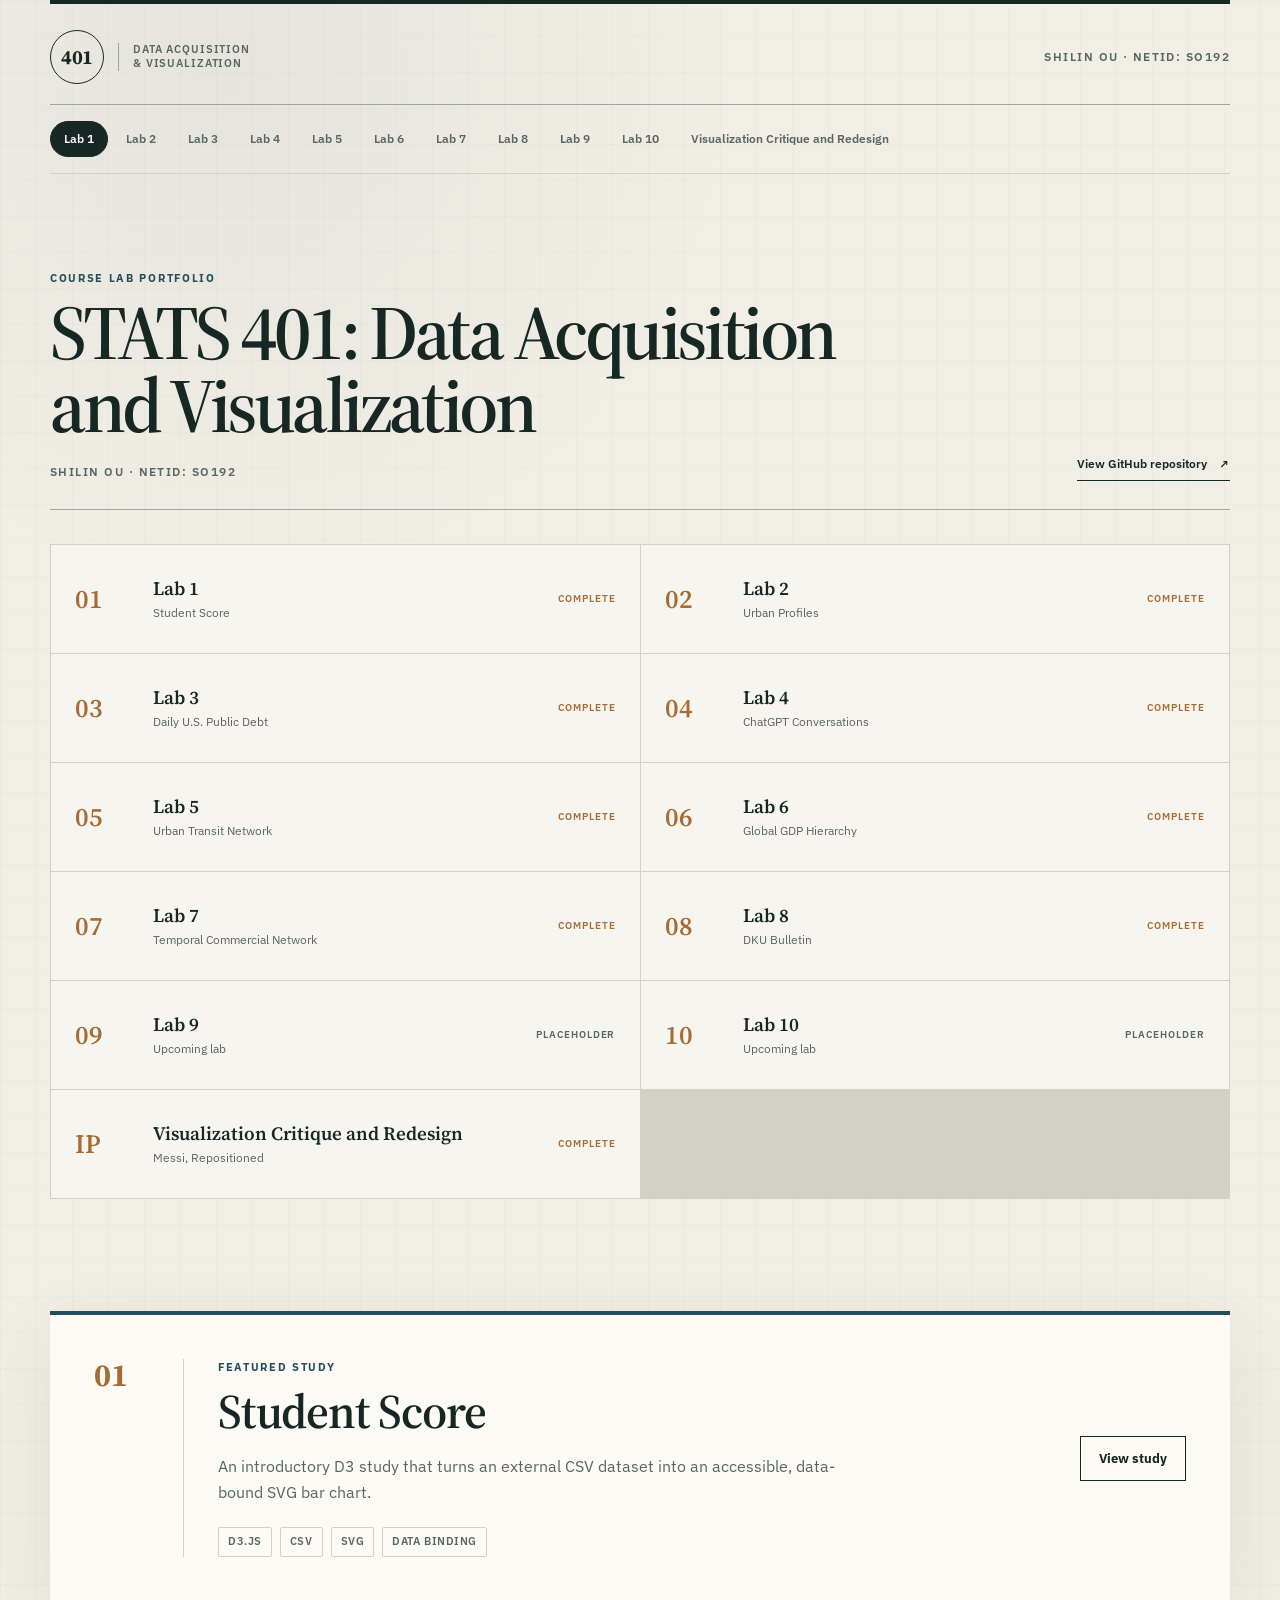
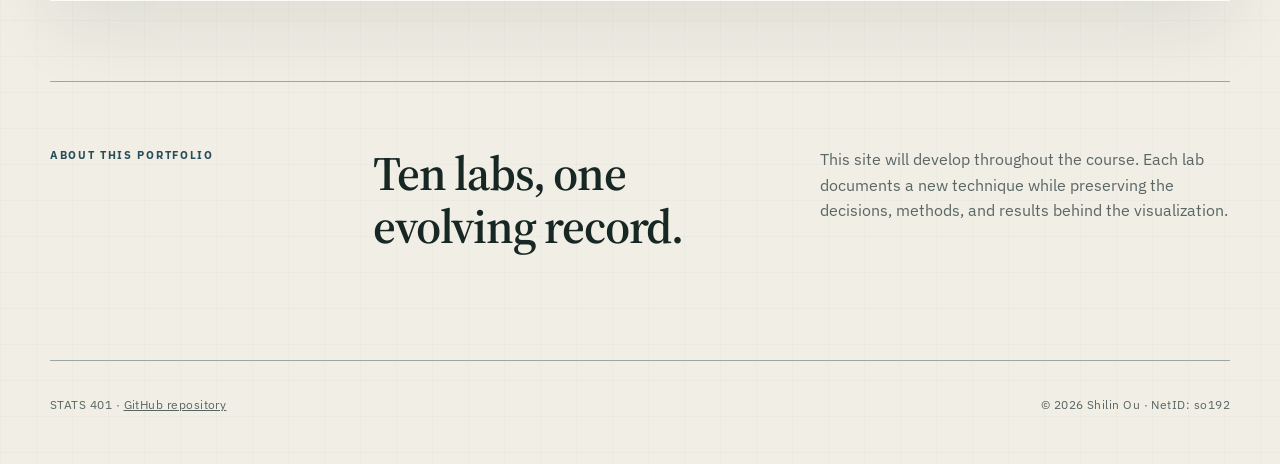
==== commit 1c323578: "Link Messi redesign from course portfolio" ====
--- a/index.html
+++ b/index.html
@@ -32,6 +32,7 @@
         <a href="lab8/index.html">Lab 8</a>
         <a href="lab9/index.html">Lab 9</a>
         <a href="lab10/index.html">Lab 10</a>
+        <a href="https://owen-1234.github.io/messi-repositioned/">Visualization Critique and Redesign</a>
     </nav>
 
     <main id="main-content">
@@ -55,6 +56,7 @@
                 <a class="lab-card complete" href="lab8/index.html"><span class="lab-card-number">08</span><span><strong>Lab 8</strong><small>DKU Bulletin</small></span><em>Complete</em></a>
                 <a class="lab-card" href="lab9/index.html"><span class="lab-card-number">09</span><span><strong>Lab 9</strong><small>Upcoming lab</small></span><em>Placeholder</em></a>
                 <a class="lab-card" href="lab10/index.html"><span class="lab-card-number">10</span><span><strong>Lab 10</strong><small>Upcoming lab</small></span><em>Placeholder</em></a>
+                <a class="lab-card complete" href="https://owen-1234.github.io/messi-repositioned/"><span class="lab-card-number">IP</span><span><strong>Visualization Critique and Redesign</strong><small>Messi, Repositioned</small></span><em>Complete</em></a>
             </div>
         </section>
 
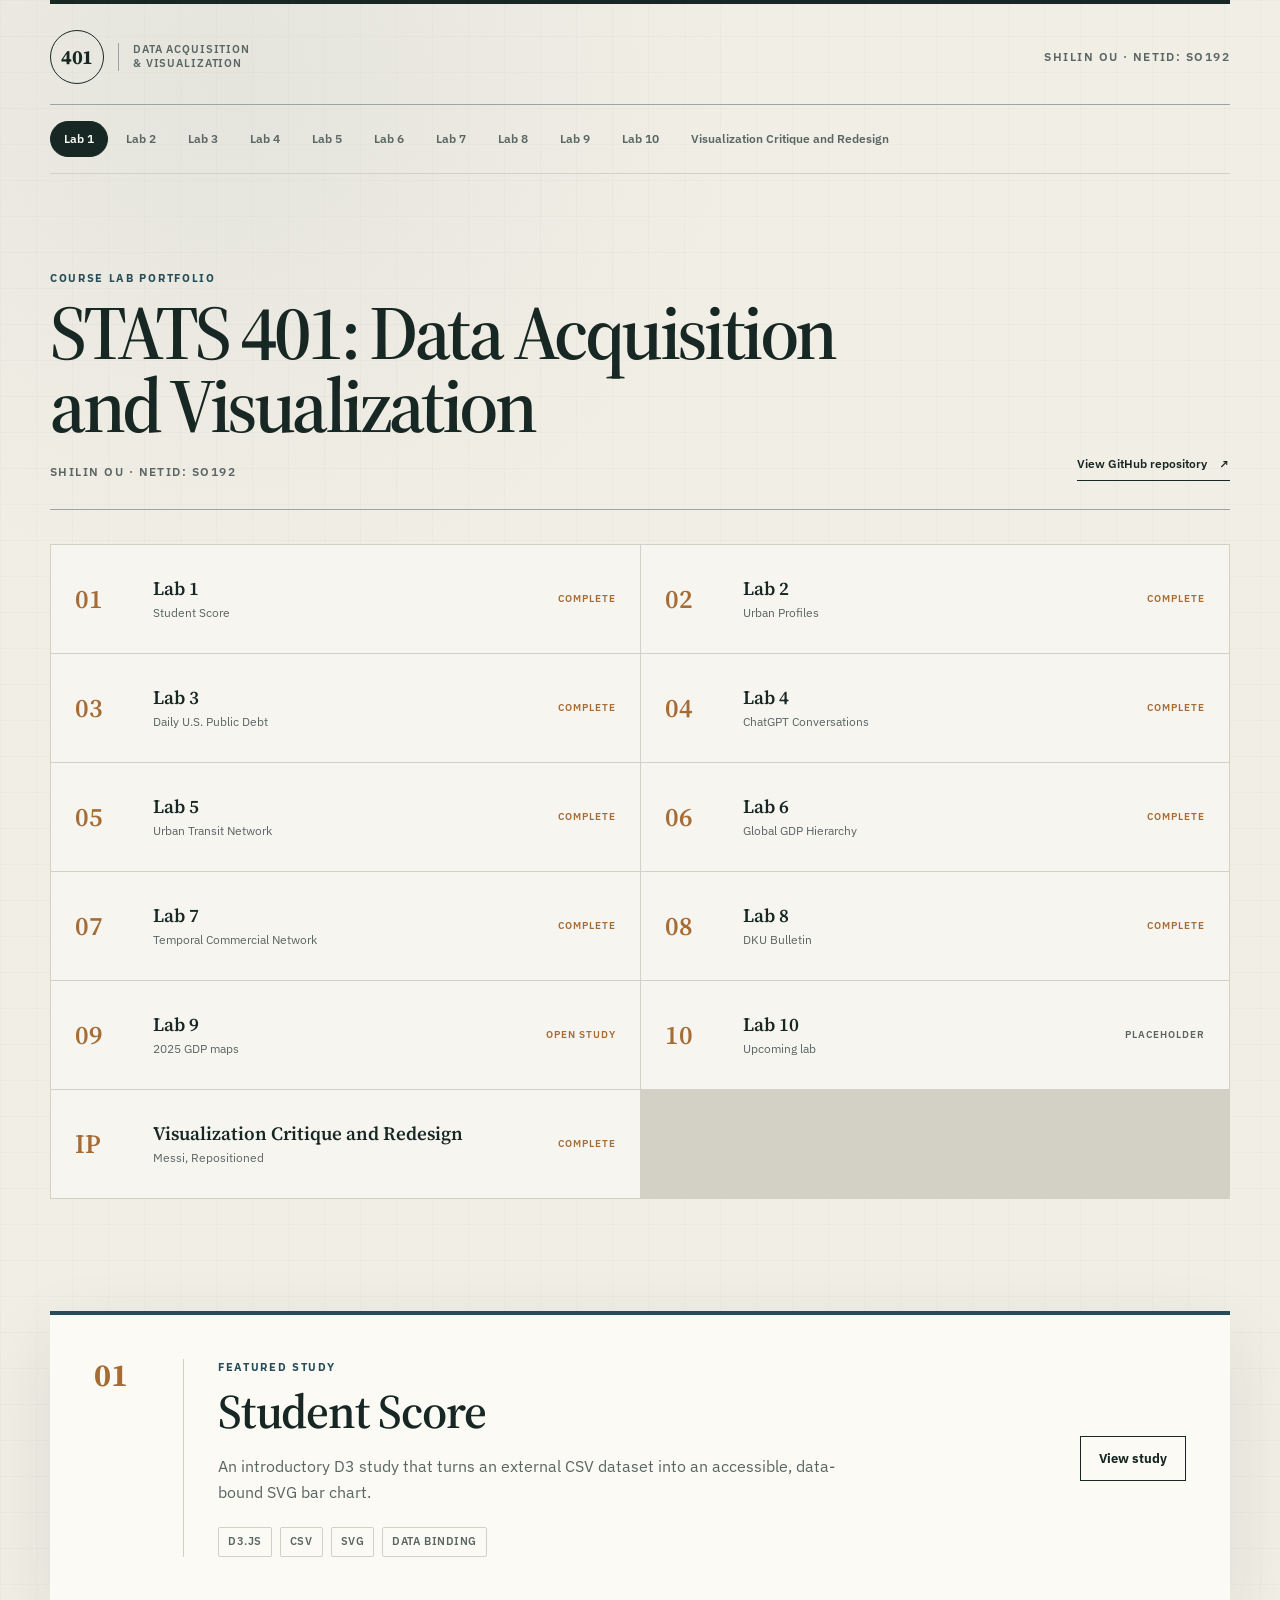
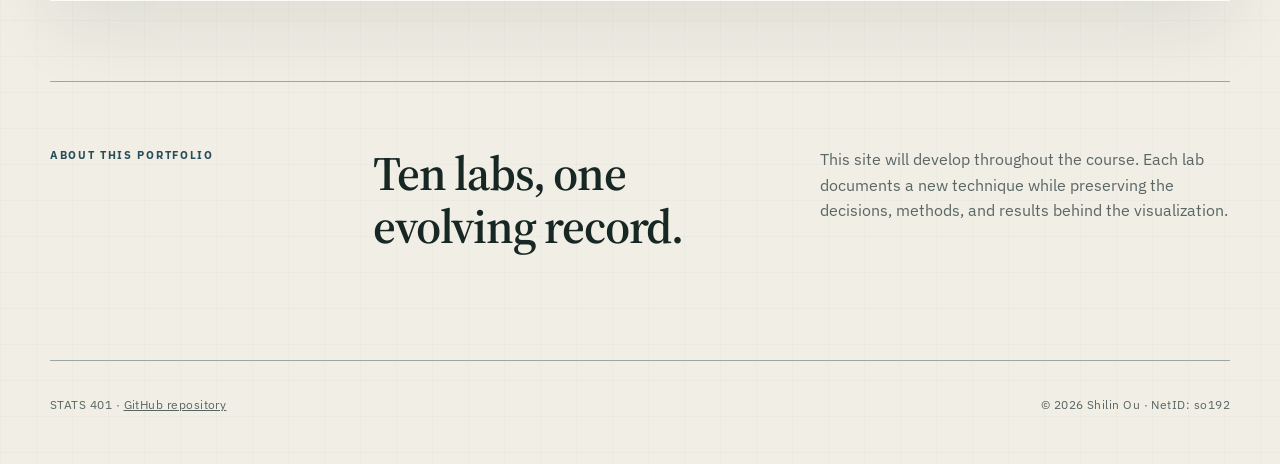
==== commit 0862d556: "Complete Lab 9 GDP choropleth and cartogram" ====
--- a/index.html
+++ b/index.html
@@ -54,7 +54,7 @@
                 <a class="lab-card complete" href="lab6/index.html"><span class="lab-card-number">06</span><span><strong>Lab 6</strong><small>Global GDP Hierarchy</small></span><em>Complete</em></a>
                 <a class="lab-card complete" href="lab7/index.html"><span class="lab-card-number">07</span><span><strong>Lab 7</strong><small>Temporal Commercial Network</small></span><em>Complete</em></a>
                 <a class="lab-card complete" href="lab8/index.html"><span class="lab-card-number">08</span><span><strong>Lab 8</strong><small>DKU Bulletin</small></span><em>Complete</em></a>
-                <a class="lab-card" href="lab9/index.html"><span class="lab-card-number">09</span><span><strong>Lab 9</strong><small>Upcoming lab</small></span><em>Placeholder</em></a>
+                <a class="lab-card complete" href="lab9/index.html"><span class="lab-card-number">09</span><span><strong>Lab 9</strong><small>2025 GDP maps</small></span><em>Open study</em></a>
                 <a class="lab-card" href="lab10/index.html"><span class="lab-card-number">10</span><span><strong>Lab 10</strong><small>Upcoming lab</small></span><em>Placeholder</em></a>
                 <a class="lab-card complete" href="https://owen-1234.github.io/messi-repositioned/"><span class="lab-card-number">IP</span><span><strong>Visualization Critique and Redesign</strong><small>Messi, Repositioned</small></span><em>Complete</em></a>
             </div>
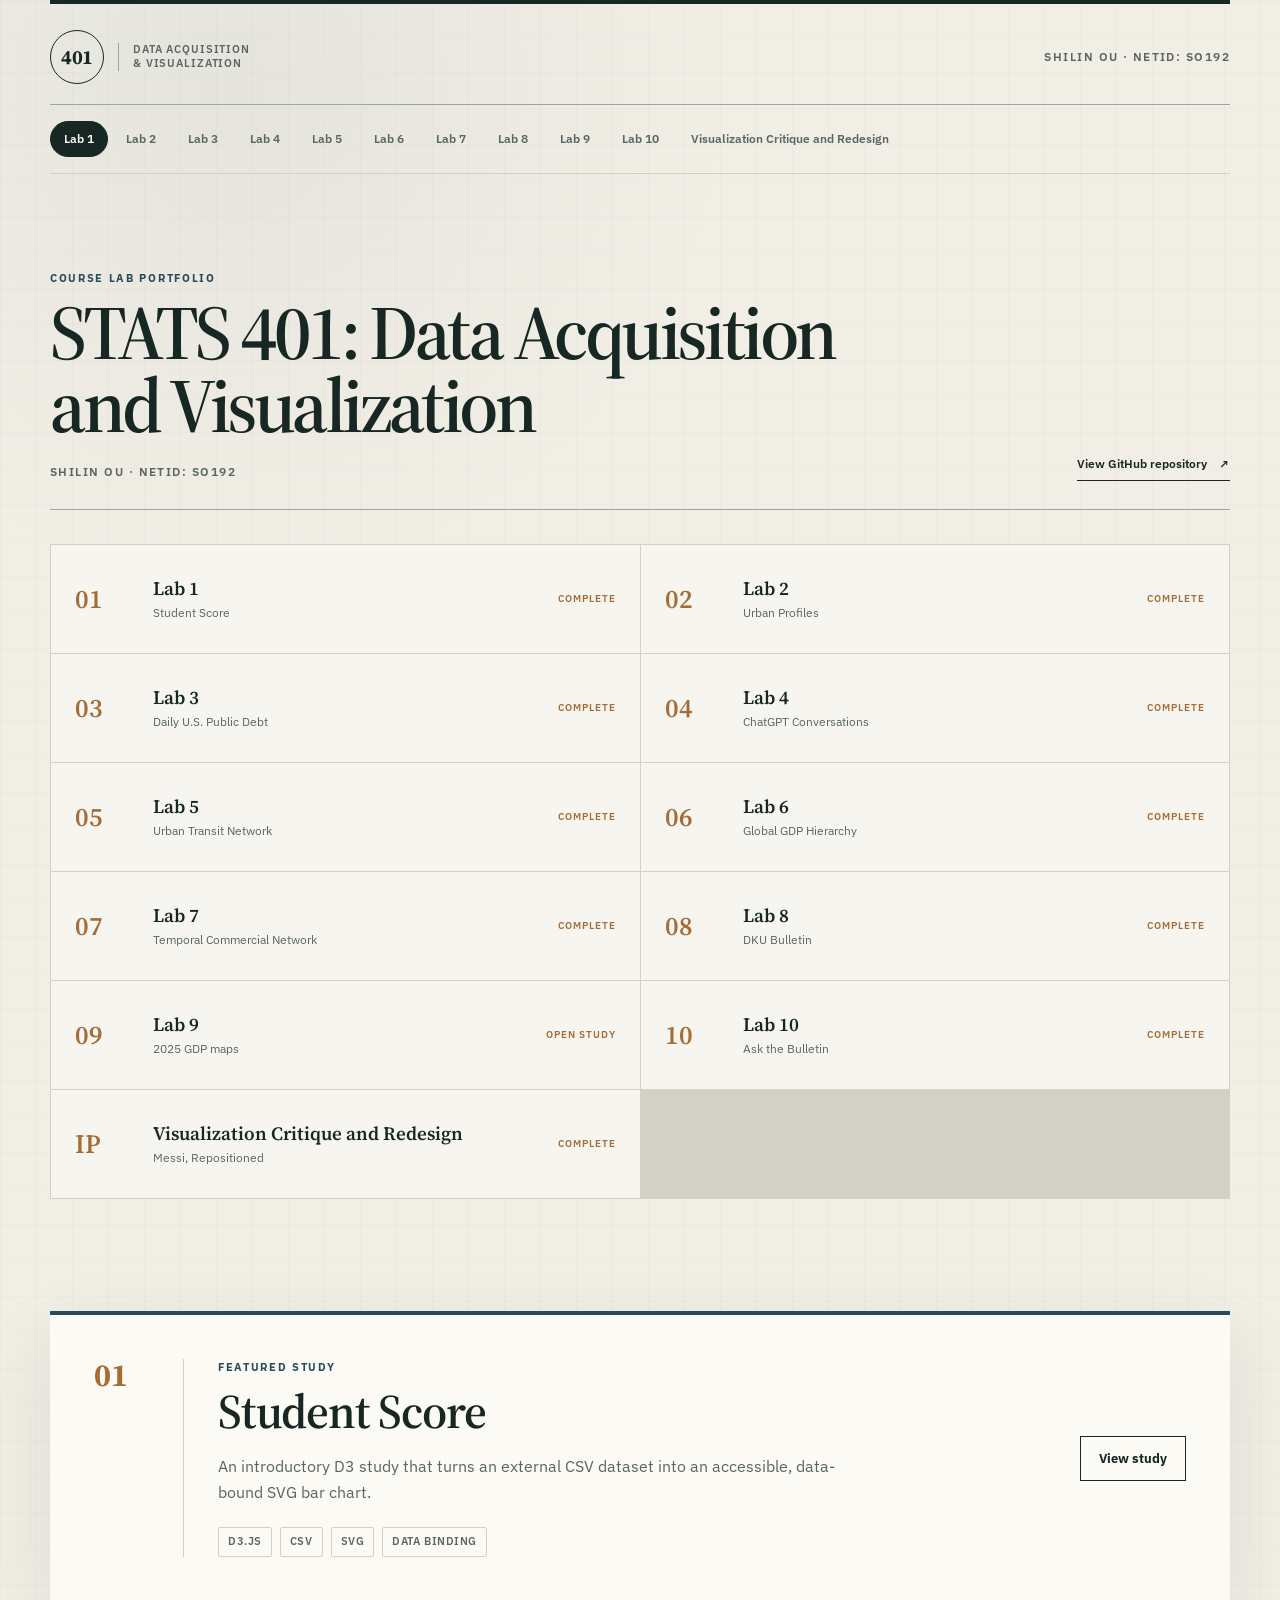
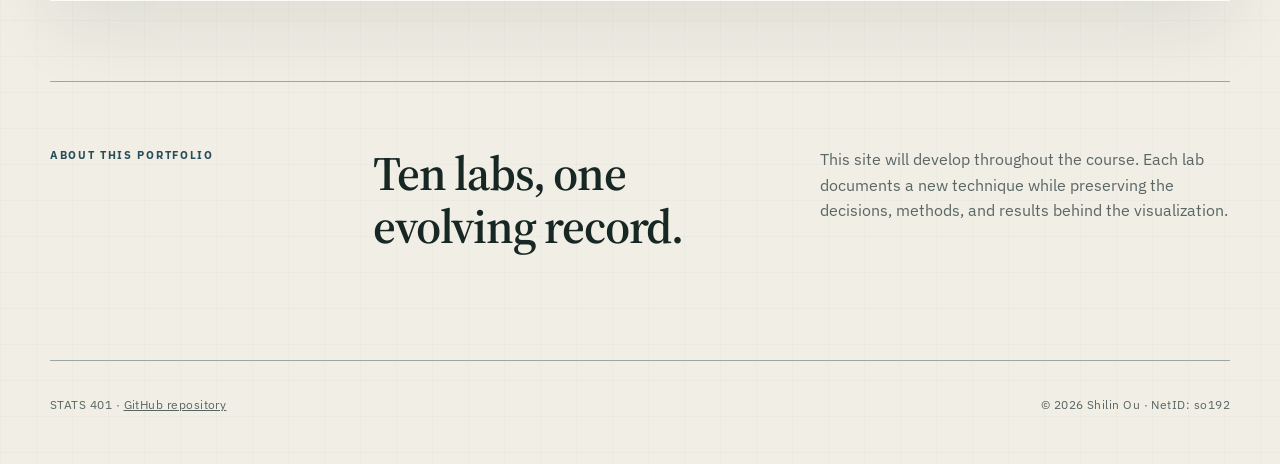
==== commit 15e2df4c: "Add Lab 10 voice and text Bulletin interaction" ====
--- a/index.html
+++ b/index.html
@@ -55,7 +55,7 @@
                 <a class="lab-card complete" href="lab7/index.html"><span class="lab-card-number">07</span><span><strong>Lab 7</strong><small>Temporal Commercial Network</small></span><em>Complete</em></a>
                 <a class="lab-card complete" href="lab8/index.html"><span class="lab-card-number">08</span><span><strong>Lab 8</strong><small>DKU Bulletin</small></span><em>Complete</em></a>
                 <a class="lab-card complete" href="lab9/index.html"><span class="lab-card-number">09</span><span><strong>Lab 9</strong><small>2025 GDP maps</small></span><em>Open study</em></a>
-                <a class="lab-card" href="lab10/index.html"><span class="lab-card-number">10</span><span><strong>Lab 10</strong><small>Upcoming lab</small></span><em>Placeholder</em></a>
+                <a class="lab-card complete" href="lab10/index.html"><span class="lab-card-number">10</span><span><strong>Lab 10</strong><small>Ask the Bulletin</small></span><em>Complete</em></a>
                 <a class="lab-card complete" href="https://owen-1234.github.io/messi-repositioned/"><span class="lab-card-number">IP</span><span><strong>Visualization Critique and Redesign</strong><small>Messi, Repositioned</small></span><em>Complete</em></a>
             </div>
         </section>
